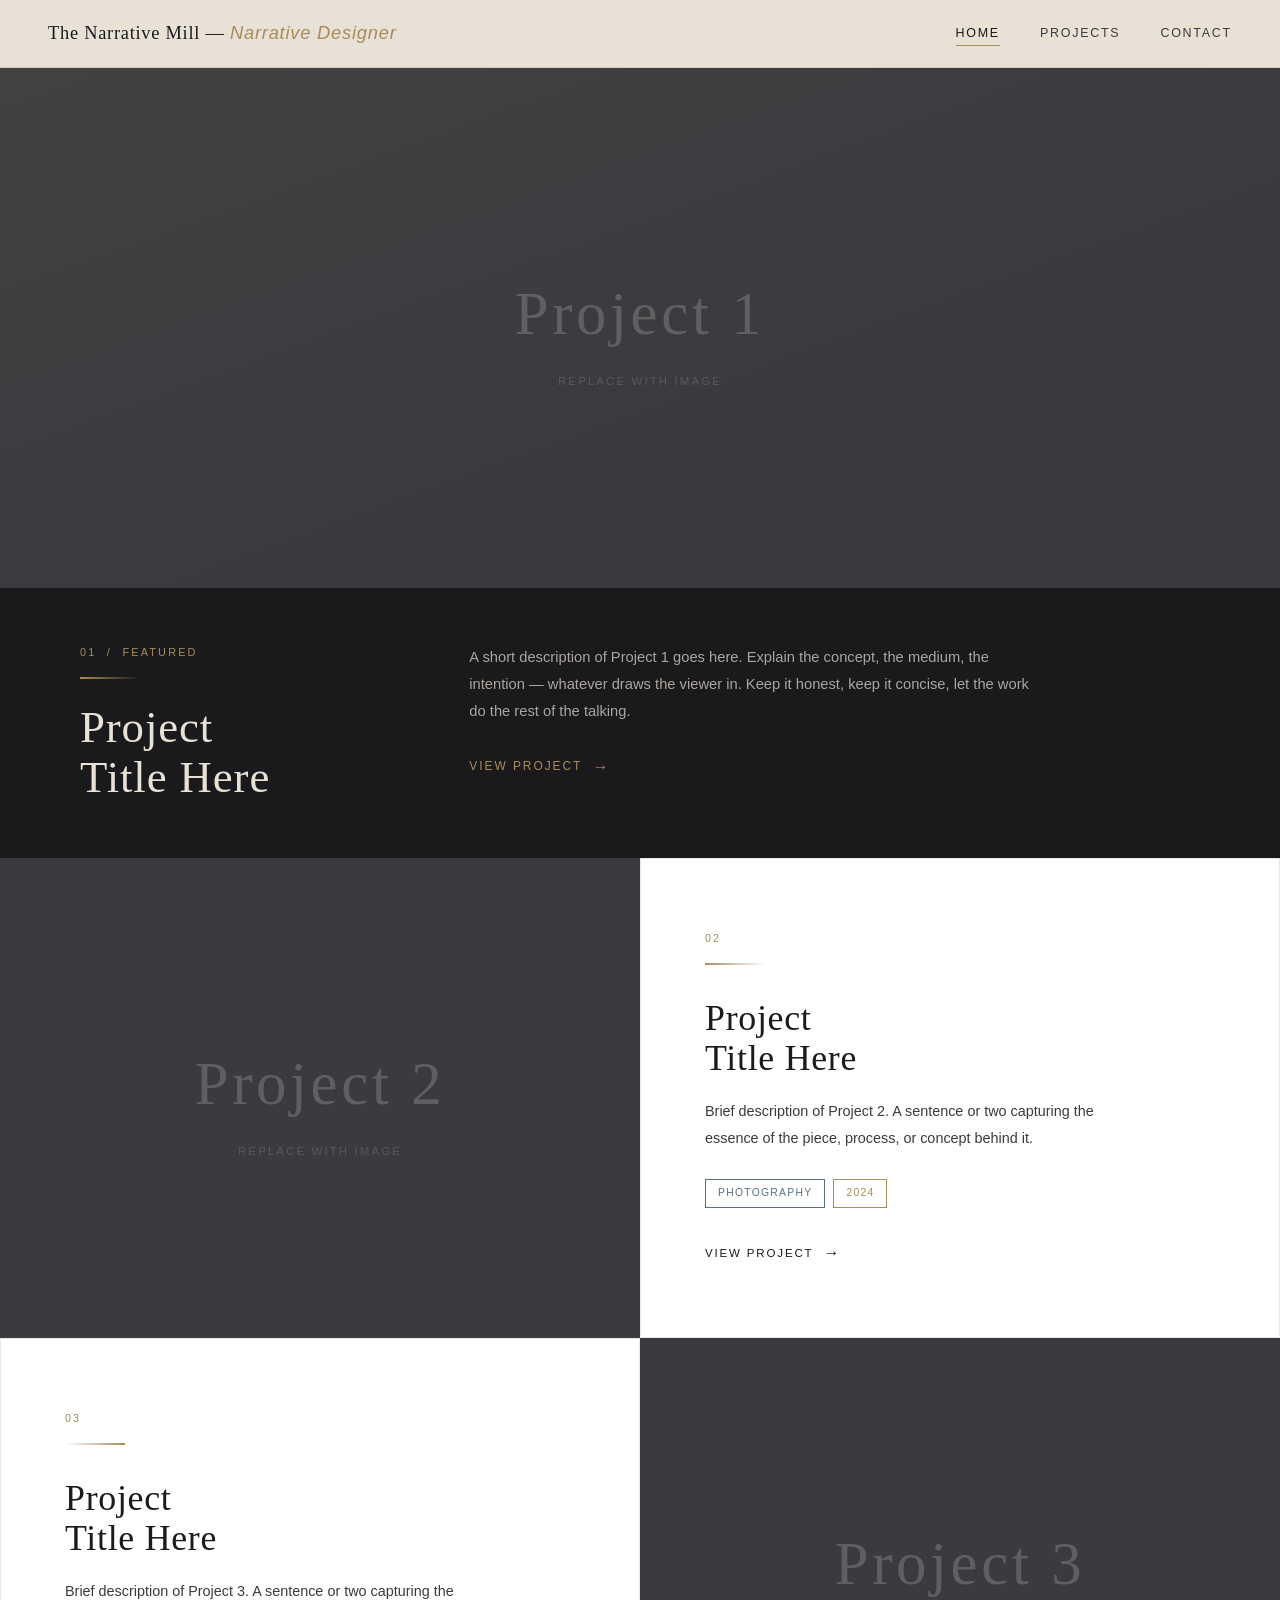
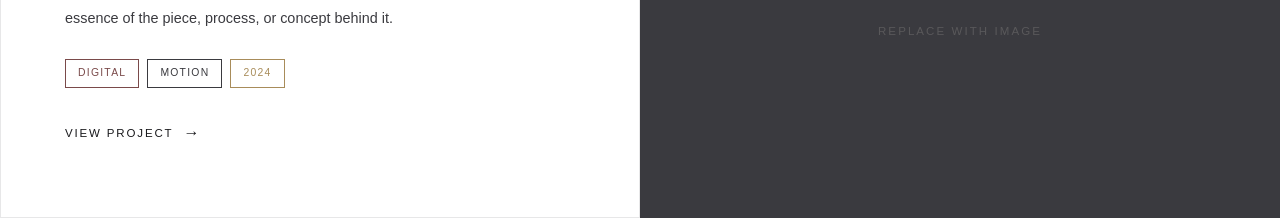
==== index.html @ bcc44410 "getting started" ====
<!DOCTYPE html>
<html lang="en">
<head>
  <meta charset="UTF-8" />
  <meta name="viewport" content="width=device-width, initial-scale=1.0" />
  <title>Artist Name – Job Title</title>
  <link rel="stylesheet" href="CSS/style.css" />
</head>
<body>

  <!-- ─── Navigation ──────────────────────────────── -->
  <header>
    <div class="nav-brand">The Narrative Mill &mdash; <span>Narrative Designer</span></div>
    <nav>
      <a href="index.html" class="active">Home</a>
      <a href="projects.html">Projects</a>
      <a href="contact.html">Contact</a>
    </nav>
  </header>

  <!-- ─── Main Content ────────────────────────────── -->
  <main>

    <!-- ── Project 1 : Full-width ────────────────── -->
    <section id="project-1">

      <!-- Visual / image area -->
      <div class="p1-visual project-visual-wrap">
        <div class="project-visual-inner">
          <!--
            Replace the placeholder below with an <img> tag, e.g.:
            <img src="images/project1.jpg" alt="Project 1" />
          -->
          <div class="project-placeholder">
            <div class="ph-title">Project 1</div>
            <div class="ph-label">Replace with image</div>
          </div>
        </div>
      </div>

      <!-- Info panel -->
      <div class="p1-info">
        <div class="info-headline">
          <div class="project-num">01 &nbsp;/&nbsp; Featured</div>
          <div class="gold-rule"></div>
          <h2>Project<br>Title Here</h2>
        </div>
        <div class="info-body">
          <p>
            A short description of Project 1 goes here. Explain the concept, the medium,
            the intention — whatever draws the viewer in. Keep it honest, keep it concise,
            let the work do the rest of the talking.
          </p>
          <a href="projects.html#project-1" class="view-link">View project</a>
        </div>
      </div>

    </section>

    <!-- ── Project 2 : Image left, info right ─────── -->
    <section class="project-split">

      <!-- Visual -->
      <div class="p2-visual project-visual-wrap">
        <div class="project-visual-inner">
          <!--
            Replace with: <img src="images/project2.jpg" alt="Project 2" />
          -->
          <div class="project-placeholder">
            <div class="ph-title">Project 2</div>
            <div class="ph-label">Replace with image</div>
          </div>
        </div>
      </div>

      <!-- Info -->
      <div class="p2-info split-info">
        <div class="project-num">02</div>
        <div class="gold-rule"></div>
        <h2>Project<br>Title Here</h2>
        <p>
          Brief description of Project 2. A sentence or two capturing the essence
          of the piece, process, or concept behind it.
        </p>
        <div class="tag-row">
          <span class="tag tag-slate">Photography</span>
          <span class="tag tag-gold">2024</span>
        </div>
        <a href="projects.html#project-2" class="view-link">View project</a>
      </div>

    </section>

    <!-- ── Project 3 : Info left, image right ─────── -->
    <section class="project-split">

      <!-- Info (order: 1 in CSS) -->
      <div class="p3-info split-info">
        <div class="project-num">03</div>
        <div class="gold-rule-right"></div>
        <h2>Project<br>Title Here</h2>
        <p>
          Brief description of Project 3. A sentence or two capturing the essence
          of the piece, process, or concept behind it.
        </p>
        <div class="tag-row">
          <span class="tag tag-rust">Digital</span>
          <span class="tag tag-ink">Motion</span>
          <span class="tag tag-gold">2024</span>
        </div>
        <a href="projects.html#project-3" class="view-link">View project</a>
      </div>

      <!-- Visual (order: 2 in CSS) -->
      <div class="p3-visual project-visual-wrap">
        <div class="project-visual-inner">
          <!--
            Replace with: <img src="images/project3.jpg" alt="Project 3" />
          -->
          <div class="project-placeholder">
            <div class="ph-title">Project 3</div>
            <div class="ph-label">Replace with image</div>
          </div>
        </div>
      </div>

    </section>

  </main>

</body>
</html>
---- CSS/style.css ----
/* ─── Local Fonts ────────────────────────────────── */
@font-face {
  font-family: 'Killam';
  src: url('fonts/Killam-Bold.ttf') format('truetype');
  font-weight: bold;
  font-style: normal;
}

@font-face {
  font-family: 'Tess';
  src: url('fonts/Tess.otf') format('opentype');
  font-weight: normal;
  font-style: normal;
}

@font-face {
  font-family: 'Tess';
  src: url('fonts/Tess-Demi.otf') format('opentype');
  font-weight: 600;
  font-style: normal;
}

@font-face {
  font-family: 'Tess';
  src: url('fonts/Tess-Italic.otf') format('opentype');
  font-weight: normal;
  font-style: italic;
}

@font-face {
  font-family: 'Tess-Rounded';
  src: url('fonts/Tess-Rounded.otf') format('opentype');
  font-weight: normal;
  font-style: normal;
}

/* ─── CSS Variables ──────────────────────────────── */
:root {
  --ink:        #1A1A1D;
  --cream:      #E8E1D6;
  --gold:       #A88C5A;
  --muted:      #3A3A3F;
  --slate:      #5C6F7A;
  --rust:       #7A4A4A;

  --nav-h:      68px;
  --font-display: 'Killam', serif;
  --font-body:    'Tess', sans-serif;
  --font-rounded: 'Tess-Rounded', sans-serif;
}

/* ─── Reset ──────────────────────────────────────── */
*, *::before, *::after { box-sizing: border-box; margin: 0; padding: 0; }
html { scroll-behavior: smooth; }
body {
  background: var(--cream);
  color: var(--ink);
  font-family: var(--font-body);
  font-weight: 300;
  line-height: 1.6;
  -webkit-font-smoothing: antialiased;
}
a { text-decoration: none; color: inherit; }
img { display: block; width: 100%; height: 100%; object-fit: cover; }

/* ─── Navigation ─────────────────────────────────── */
header {
  position: sticky;
  top: 0;
  z-index: 100;
  height: var(--nav-h);
  background: var(--cream);
  border-bottom: 1px solid rgba(26,26,29,.12);
  display: flex;
  align-items: center;
  justify-content: space-between;
  padding: 0 48px;
}

.nav-brand {
  font-family: var(--font-display);
  font-size: 1.15rem;
  font-weight: 400;
  letter-spacing: .04em;
  color: var(--ink);
}
.nav-brand span {
  color: var(--gold);
  font-style: italic;
  font-family: var(--font-body);
}

nav {
  display: flex;
  gap: 40px;
  align-items: center;
}
nav a {
  font-family: var(--font-body);
  font-size: .78rem;
  font-weight: 500;
  letter-spacing: .14em;
  text-transform: uppercase;
  color: var(--muted);
  position: relative;
  transition: color .25s;
}
nav a::after {
  content: '';
  position: absolute;
  bottom: -3px;
  left: 0;
  width: 0;
  height: 1px;
  background: var(--gold);
  transition: width .3s ease;
}
nav a:hover { color: var(--ink); }
nav a:hover::after { width: 100%; }
nav a.active { color: var(--ink); }
nav a.active::after { width: 100%; }

/* ─── Section Label ──────────────────────────────── */
.section-eyebrow {
  font-family: var(--font-body);
  font-size: .68rem;
  font-weight: 500;
  letter-spacing: .2em;
  text-transform: uppercase;
  color: var(--gold);
}

/* ─── Project 1 — Full-width stacked ────────────── */
#project-1 {
  display: grid;
  grid-template-rows: 520px auto;
}

.p1-visual {
  background: var(--muted);
  position: relative;
  overflow: hidden;
  display: flex;
  align-items: center;
  justify-content: center;
}
.p1-visual::before {
  content: '';
  position: absolute;
  inset: 0;
  background: linear-gradient(160deg, rgba(168,140,90,.08) 0%, transparent 60%);
  pointer-events: none;
}

.project-placeholder {
  display: flex;
  flex-direction: column;
  align-items: center;
  justify-content: center;
  gap: 10px;
  color: rgba(232,225,214,.18);
  pointer-events: none;
  user-select: none;
}
.project-placeholder .ph-title {
  font-family: var(--font-display);
  font-size: clamp(2rem, 5vw, 3.8rem);
  font-weight: 300;
  letter-spacing: .06em;
  color: rgba(232,225,214,.22);
}
.project-placeholder .ph-label {
  font-size: .72rem;
  letter-spacing: .18em;
  text-transform: uppercase;
}

/* hover lift on project visuals */
.project-visual-wrap {
  overflow: hidden;
}
.project-visual-wrap img,
.project-visual-inner {
  transition: transform .55s ease;
}
.project-visual-wrap:hover .project-visual-inner {
  transform: scale(1.03);
}

.p1-info {
  background: var(--ink);
  color: var(--cream);
  padding: 56px 80px;
  display: grid;
  grid-template-columns: 1fr 1fr 1fr;
  gap: 48px;
  align-items: start;
}
.p1-info .info-headline {
  grid-column: 1 / 2;
}
.p1-info .info-body {
  grid-column: 2 / 4;
}

.info-headline h2 {
  font-family: var(--font-display);
  font-size: clamp(2rem, 3.5vw, 3rem);
  font-weight: 300;
  line-height: 1.1;
  letter-spacing: .02em;
  color: var(--cream);
  margin-top: 12px;
}
.info-headline .project-num {
  font-size: .68rem;
  letter-spacing: .2em;
  text-transform: uppercase;
  color: var(--gold);
  font-family: var(--font-body);
  font-weight: 500;
}

.info-body p {
  font-size: .92rem;
  line-height: 1.85;
  color: rgba(232,225,214,.7);
  max-width: 560px;
}
.info-body .view-link {
  display: inline-flex;
  align-items: center;
  gap: 10px;
  margin-top: 28px;
  font-size: .75rem;
  font-weight: 500;
  letter-spacing: .16em;
  text-transform: uppercase;
  color: var(--gold);
  transition: gap .25s;
}
.info-body .view-link::after {
  content: '→';
  font-size: 1rem;
  transition: transform .25s;
}
.info-body .view-link:hover { gap: 16px; }
.info-body .view-link:hover::after { transform: translateX(4px); }

/* ─── Projects 2 & 3 — Split 50/50 ──────────────── */
.project-split {
  display: grid;
  grid-template-columns: 1fr 1fr;
  min-height: 480px;
}

/* Project 2: image left, info right */
.p2-visual {
  background: var(--muted);
  min-height: 480px;
  position: relative;
  overflow: hidden;
}
.p2-visual .project-visual-inner {
  width: 100%;
  height: 100%;
  min-height: 480px;
  background: var(--muted);
  display: flex;
  align-items: center;
  justify-content: center;
}

.p2-info {
  background: #fff;
  border: 1px solid rgba(26,26,29,.1);
  padding: 56px 64px;
  display: flex;
  flex-direction: column;
  justify-content: center;
}

/* Project 3: info left, image right */
.p3-info {
  background: #fff;
  border: 1px solid rgba(26,26,29,.1);
  padding: 56px 64px;
  display: flex;
  flex-direction: column;
  justify-content: center;
  order: 1;
}
.p3-visual {
  background: var(--muted);
  min-height: 480px;
  position: relative;
  overflow: hidden;
  order: 2;
}
.p3-visual .project-visual-inner {
  width: 100%;
  height: 100%;
  min-height: 480px;
  background: var(--muted);
  display: flex;
  align-items: center;
  justify-content: center;
}

/* shared split-panel info styles */
.split-info h2 {
  font-family: var(--font-display);
  font-size: clamp(1.8rem, 2.8vw, 2.6rem);
  font-weight: 300;
  line-height: 1.1;
  letter-spacing: .02em;
  color: var(--ink);
  margin-top: 10px;
  margin-bottom: 20px;
}
.split-info p {
  font-size: .9rem;
  line-height: 1.85;
  color: var(--muted);
  max-width: 400px;
}
.split-info .project-num {
  font-size: .66rem;
  letter-spacing: .2em;
  text-transform: uppercase;
  color: var(--gold);
  font-family: var(--font-body);
  font-weight: 500;
}
.split-info .tag-row {
  display: flex;
  flex-wrap: wrap;
  gap: 8px;
  margin-top: 28px;
}
.tag {
  font-family: var(--font-rounded);
  font-size: .65rem;
  font-weight: normal;
  letter-spacing: .12em;
  text-transform: uppercase;
  padding: 5px 12px;
  border: 1px solid;
}
.tag-slate  { border-color: var(--slate);  color: var(--slate); }
.tag-rust   { border-color: var(--rust);   color: var(--rust);  }
.tag-gold   { border-color: var(--gold);   color: var(--gold);  }
.tag-ink    { border-color: var(--muted);  color: var(--muted); }

.split-info .view-link {
  display: inline-flex;
  align-items: center;
  gap: 10px;
  margin-top: 32px;
  font-size: .72rem;
  font-weight: 500;
  letter-spacing: .16em;
  text-transform: uppercase;
  color: var(--ink);
  transition: gap .25s;
}
.split-info .view-link::after {
  content: '→';
  font-size: 1rem;
  transition: transform .25s;
}
.split-info .view-link:hover { gap: 16px; }
.split-info .view-link:hover::after { transform: translateX(4px); }

/* Hover scale for split visuals */
.p2-visual:hover .project-visual-inner,
.p3-visual:hover .project-visual-inner {
  transform: scale(1.03);
}
.p2-visual .project-visual-inner,
.p3-visual .project-visual-inner {
  transition: transform .55s ease;
}

/* ─── Decorative divider ─────────────────────────── */
.gold-rule {
  height: 2px;
  background: linear-gradient(90deg, var(--gold) 0%, transparent 100%);
  width: 60px;
  margin: 16px 0 24px;
}
.gold-rule-right {
  height: 2px;
  background: linear-gradient(90deg, transparent 0%, var(--gold) 100%);
  width: 60px;
  margin: 16px 0 24px;
  align-self: flex-start;
}

/* ─── Page-load fade ─────────────────────────────── */
@keyframes fadeUp {
  from { opacity: 0; transform: translateY(20px); }
  to   { opacity: 1; transform: translateY(0); }
}
.p1-visual       { animation: fadeUp .7s ease both; }
.p1-info         { animation: fadeUp .7s .15s ease both; }
.project-split   { animation: fadeUp .7s .25s ease both; }
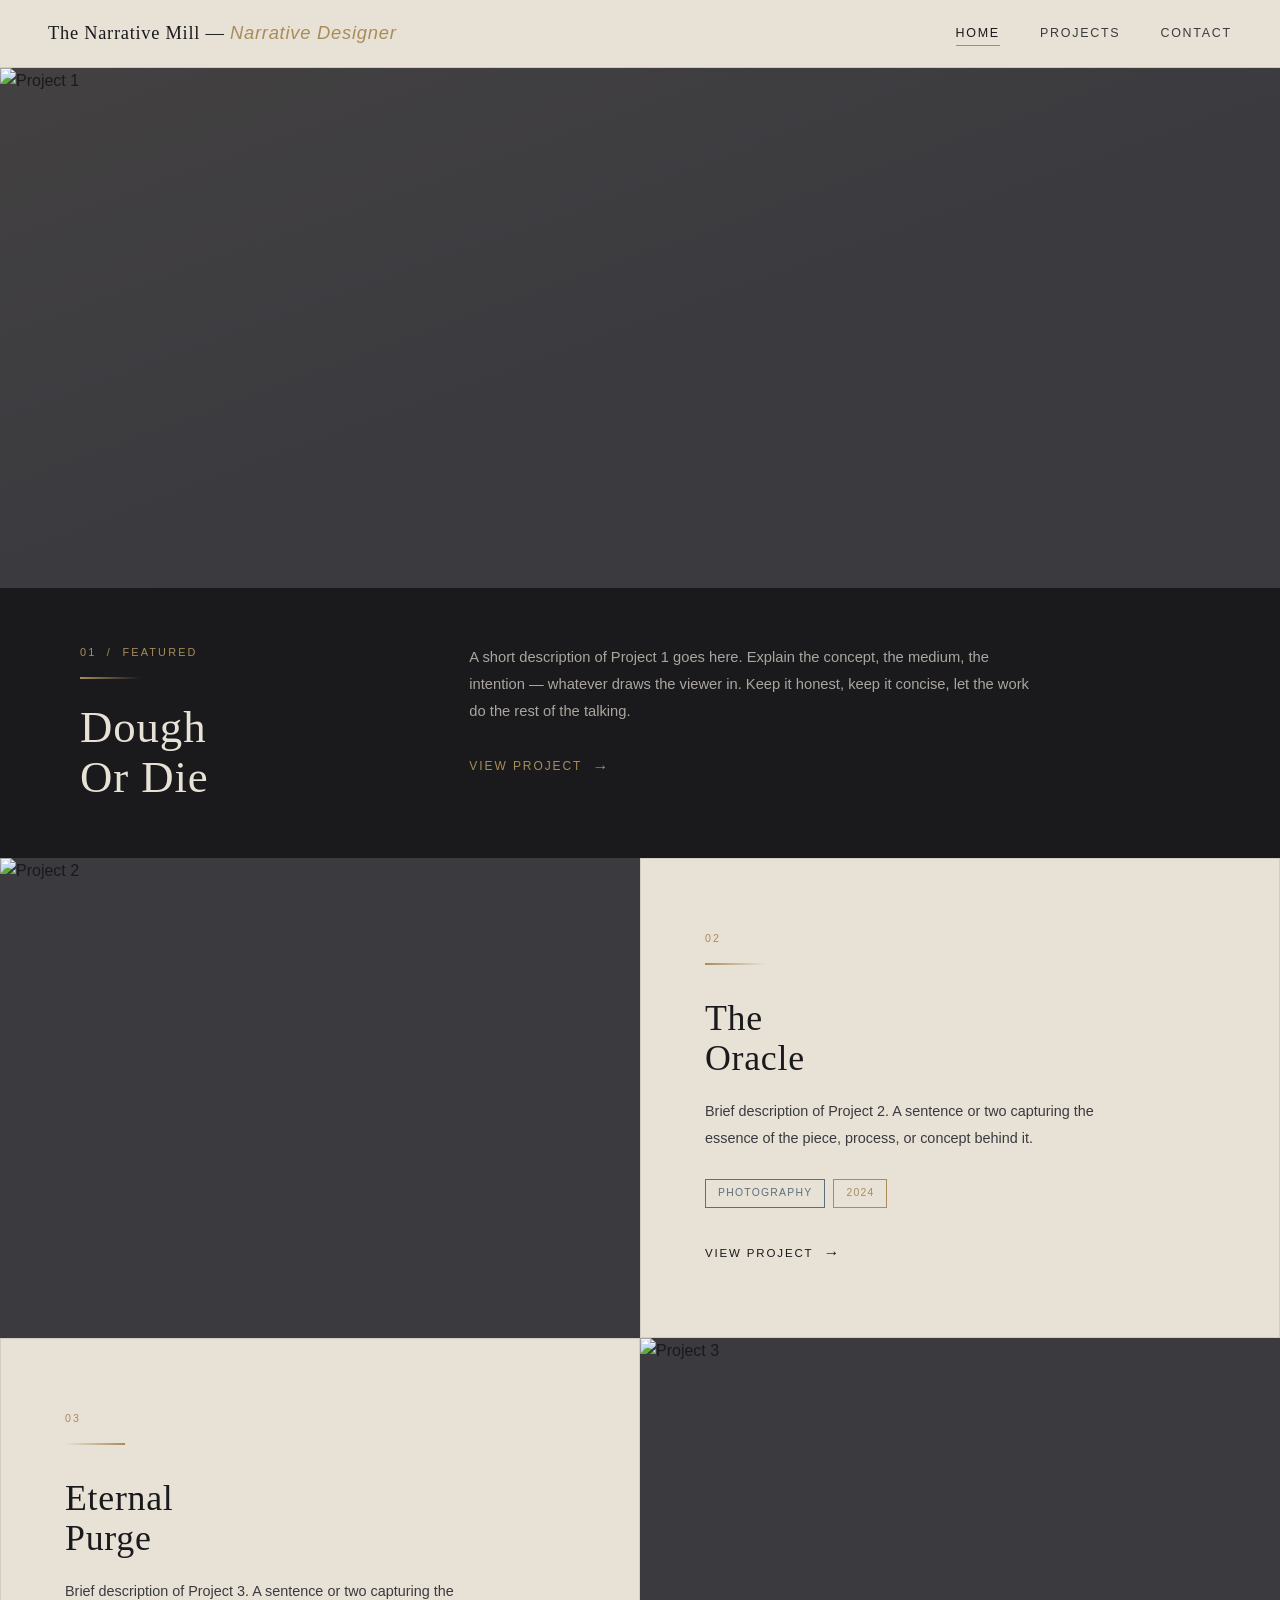
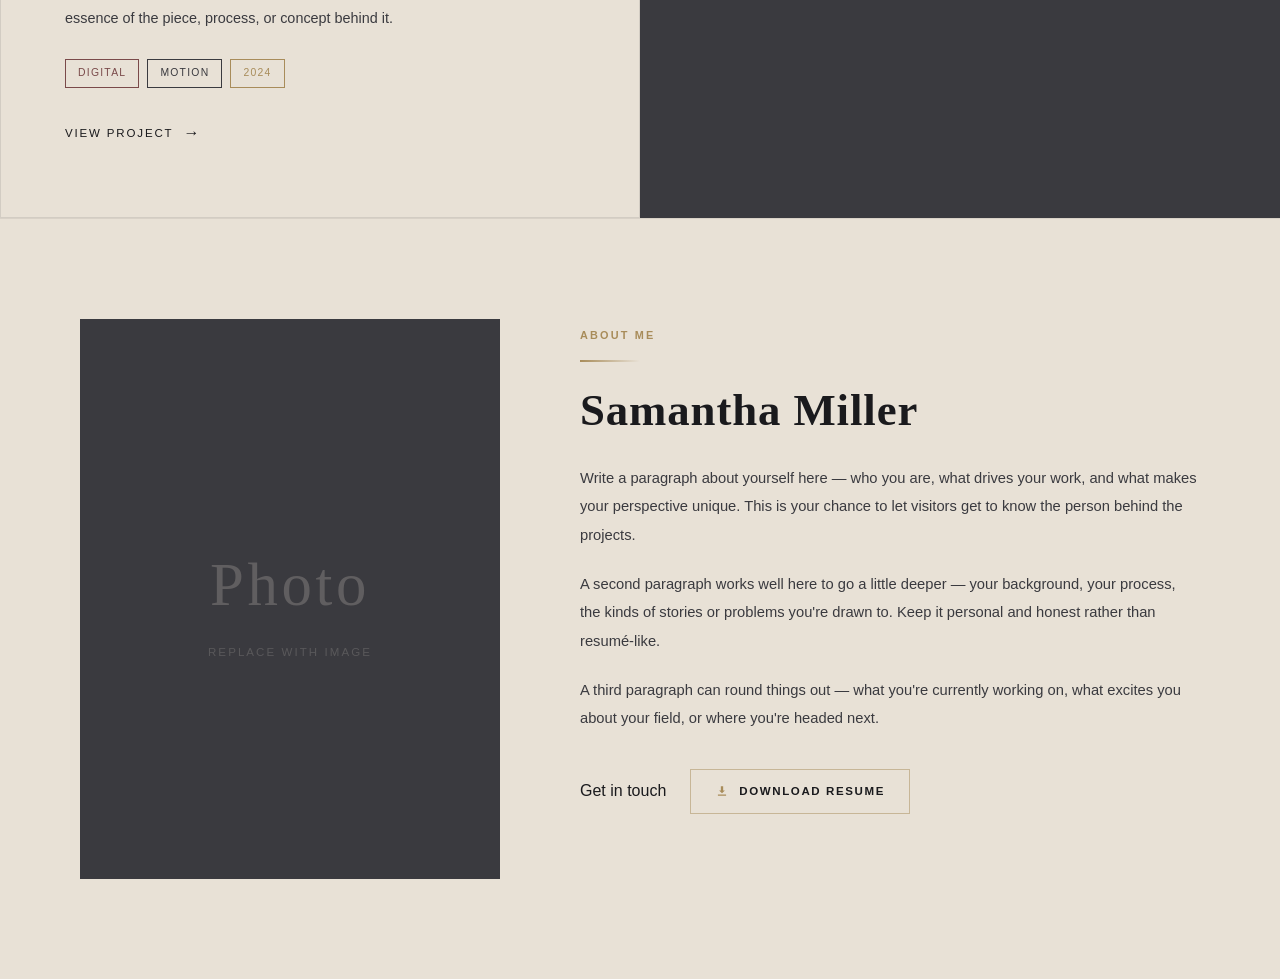
==== commit c23483d6: "updates :)" ====
--- a/index.html
+++ b/index.html
@@ -3,7 +3,7 @@
 <head>
   <meta charset="UTF-8" />
   <meta name="viewport" content="width=device-width, initial-scale=1.0" />
-  <title>Artist Name – Job Title</title>
+  <title>Narrative Mill – Portfolio</title>
   <link rel="stylesheet" href="CSS/style.css" />
 </head>
 <body>
@@ -25,25 +25,18 @@
     <section id="project-1">
 
       <!-- Visual / image area -->
-      <div class="p1-visual project-visual-wrap">
+      <a href="project-dough-or-die.html" class="p1-visual project-visual-wrap">
         <div class="project-visual-inner">
-          <!--
-            Replace the placeholder below with an <img> tag, e.g.:
-            <img src="images/project1.jpg" alt="Project 1" />
-          -->
-          <div class="project-placeholder">
-            <div class="ph-title">Project 1</div>
-            <div class="ph-label">Replace with image</div>
-          </div>
-        </div>
-      </div>
+          <img src="images/project1Header.png" alt="Project 1" />
+        </div>
+      </a>
 
       <!-- Info panel -->
       <div class="p1-info">
         <div class="info-headline">
           <div class="project-num">01 &nbsp;/&nbsp; Featured</div>
           <div class="gold-rule"></div>
-          <h2>Project<br>Title Here</h2>
+          <h2>Dough<br>Or Die</h2>
         </div>
         <div class="info-body">
           <p>
@@ -51,7 +44,7 @@
             the intention — whatever draws the viewer in. Keep it honest, keep it concise,
             let the work do the rest of the talking.
           </p>
-          <a href="projects.html#project-1" class="view-link">View project</a>
+          <a href="project-dough-or-die.html" class="view-link">View project</a>
         </div>
       </div>
 
@@ -61,23 +54,17 @@
     <section class="project-split">
 
       <!-- Visual -->
-      <div class="p2-visual project-visual-wrap">
+      <a href="project-the-oracle.html" class="p2-visual project-visual-wrap">
         <div class="project-visual-inner">
-          <!--
-            Replace with: <img src="images/project2.jpg" alt="Project 2" />
-          -->
-          <div class="project-placeholder">
-            <div class="ph-title">Project 2</div>
-            <div class="ph-label">Replace with image</div>
-          </div>
-        </div>
-      </div>
+          <img src="images/project2Header.jpg" alt="Project 2" />
+        </div>
+      </a>
 
       <!-- Info -->
       <div class="p2-info split-info">
         <div class="project-num">02</div>
         <div class="gold-rule"></div>
-        <h2>Project<br>Title Here</h2>
+        <h2>The<br>Oracle</h2>
         <p>
           Brief description of Project 2. A sentence or two capturing the essence
           of the piece, process, or concept behind it.
@@ -86,7 +73,7 @@
           <span class="tag tag-slate">Photography</span>
           <span class="tag tag-gold">2024</span>
         </div>
-        <a href="projects.html#project-2" class="view-link">View project</a>
+        <a href="project-the-oracle.html" class="view-link">View project</a>
       </div>
 
     </section>
@@ -98,7 +85,7 @@
       <div class="p3-info split-info">
         <div class="project-num">03</div>
         <div class="gold-rule-right"></div>
-        <h2>Project<br>Title Here</h2>
+        <h2>Eternal<br>Purge</h2>
         <p>
           Brief description of Project 3. A sentence or two capturing the essence
           of the piece, process, or concept behind it.
@@ -108,25 +95,235 @@
           <span class="tag tag-ink">Motion</span>
           <span class="tag tag-gold">2024</span>
         </div>
-        <a href="projects.html#project-3" class="view-link">View project</a>
+        <a href="project-eternal-purge.html" class="view-link">View project</a>
       </div>
 
       <!-- Visual (order: 2 in CSS) -->
-      <div class="p3-visual project-visual-wrap">
+      <a href="project-eternal-purge.html" class="p3-visual project-visual-wrap">
         <div class="project-visual-inner">
-          <!--
-            Replace with: <img src="images/project3.jpg" alt="Project 3" />
-          -->
-          <div class="project-placeholder">
-            <div class="ph-title">Project 3</div>
-            <div class="ph-label">Replace with image</div>
+          <img src="images/project3Header.jpg" alt="Project 3" />
+        </div>
+      </a>
+
+    </section>
+
+    <!-- ── About Me ───────────────────────────────────── -->
+    <section class="about-section">
+
+      <div class="about-inner">
+
+        <!-- Image -->
+        <div class="about-visual project-visual-wrap">
+          <div class="about-visual-inner">
+            <!--
+              Replace with: <img src="images/about-photo.jpg" alt="Samantha Miller" />
+            -->
+            <div class="project-placeholder">
+              <div class="ph-title">Photo</div>
+              <div class="ph-label">Replace with image</div>
+            </div>
           </div>
         </div>
+
+        <!-- Text -->
+        <div class="about-info">
+          <div class="about-eyebrow">About Me</div>
+          <div class="gold-rule"></div>
+          <h2 class="about-heading">Samantha Miller</h2>
+          <div class="about-body">
+            <p>
+              Write a paragraph about yourself here — who you are, what drives your work,
+              and what makes your perspective unique. This is your chance to let visitors
+              get to know the person behind the projects.
+            </p>
+            <p>
+              A second paragraph works well here to go a little deeper — your background,
+              your process, the kinds of stories or problems you're drawn to. Keep it
+              personal and honest rather than resumé-like.
+            </p>
+            <p>
+              A third paragraph can round things out — what you're currently working on,
+              what excites you about your field, or where you're headed next.
+            </p>
+            <div class="about-actions">
+              <a href="contact.html" class="view-link about-cta">Get in touch</a>
+              <a href="Files/samanthaMiller_resume.05.26.pdf" download class="about-resume-btn">
+                <svg viewBox="0 0 24 24" xmlns="http://www.w3.org/2000/svg">
+                  <path d="M12 16l-5-5h3V4h4v7h3l-5 5zm-7 4v-2h14v2H5z"/>
+                </svg>
+                Download Resume
+              </a>
+            </div>
+          </div>
+        </div>
+
       </div>
 
     </section>
 
   </main>
 
-</body>
+  <style>
+    /* ─── Clickable image panels ─────────────────────── */
+    a.p1-visual, a.p2-visual, a.p3-visual {
+      cursor: pointer;
+      display: block;
+      text-decoration: none;
+    }
+
+    /* ─── Fix image cropping on project visuals ──────── */
+    .p1-visual,
+    .p1-visual .project-visual-inner,
+    .p2-visual,
+    .p2-visual .project-visual-inner,
+    .p3-visual,
+    .p3-visual .project-visual-inner {
+      overflow: hidden;
+      position: relative;
+    }
+    .p1-visual .project-visual-inner,
+    .p2-visual .project-visual-inner,
+    .p3-visual .project-visual-inner {
+      width: 100%;
+      height: 100%;
+      min-height: 480px;
+    }
+    .p1-visual .project-visual-inner {
+      min-height: 520px;
+    }
+    .p1-visual img,
+    .p2-visual img,
+    .p3-visual img {
+      position: absolute;
+      inset: 0;
+      width: 100%;
+      height: 100%;
+      object-fit: cover;
+      object-position: center;
+      display: block;
+    }
+
+    /* ─── Tan background on split project info panels ── */
+    .p2-info,
+    .p3-info {
+      background: var(--cream) !important;
+    }
+
+    /* ─── About Section ──────────────────────────────── */
+    .about-section {
+      background: var(--cream);
+      padding: 100px 80px;
+      border-top: 1px solid rgba(26,26,29,.08);
+    }
+
+    .about-inner {
+      display: grid;
+      grid-template-columns: 420px 1fr;
+      gap: 80px;
+      align-items: start;
+      max-width: 1200px;
+      margin: 0 auto;
+    }
+
+    .about-visual {
+      position: relative;
+      overflow: hidden;
+      background: var(--muted);
+      height: 560px;
+      flex-shrink: 0;
+    }
+    .about-visual-inner {
+      width: 100%;
+      height: 100%;
+      background: var(--muted);
+      display: flex;
+      align-items: center;
+      justify-content: center;
+      transition: transform .55s ease;
+    }
+    .about-visual img {
+      width: 100%;
+      height: 100%;
+      object-fit: cover;
+      object-position: center;
+      display: block;
+    }
+    .about-visual:hover .about-visual-inner {
+      transform: scale(1.03);
+    }
+
+    .about-info {
+      padding-top: 8px;
+      display: flex;
+      flex-direction: column;
+    }
+
+    .about-eyebrow {
+      font-family: var(--font-body);
+      font-size: .68rem;
+      font-weight: 600;
+      letter-spacing: .2em;
+      text-transform: uppercase;
+      color: var(--gold);
+    }
+
+    .about-heading {
+      font-family: var(--font-display);
+      font-size: clamp(2rem, 3.5vw, 3.2rem);
+      font-weight: bold;
+      line-height: 1.1;
+      letter-spacing: .02em;
+      color: var(--ink);
+      margin-bottom: 28px;
+    }
+
+    .about-body p {
+      font-size: .92rem;
+      line-height: 1.95;
+      color: var(--muted);
+      margin-bottom: 20px;
+    }
+    .about-body p:last-of-type {
+      margin-bottom: 0;
+    }
+
+    .about-actions {
+      display: flex;
+      align-items: center;
+      gap: 24px;
+      margin-top: 36px;
+      flex-wrap: wrap;
+    }
+
+    .about-cta {
+      color: var(--ink);
+    }
+
+    .about-resume-btn {
+      display: inline-flex;
+      align-items: center;
+      gap: 10px;
+      padding: 12px 24px;
+      border: 1px solid rgba(168,140,90,.5);
+      color: var(--ink);
+      text-decoration: none;
+      font-family: var(--font-body);
+      font-size: .72rem;
+      font-weight: 600;
+      letter-spacing: .14em;
+      text-transform: uppercase;
+      transition: background .25s, border-color .25s, gap .25s;
+    }
+    .about-resume-btn:hover {
+      background: rgba(168,140,90,.08);
+      border-color: var(--gold);
+      gap: 14px;
+    }
+    .about-resume-btn svg {
+      width: 14px;
+      height: 14px;
+      fill: var(--gold);
+      flex-shrink: 0;
+    }
+  </style>
 </html>
--- a/CSS/style.css
+++ b/CSS/style.css
@@ -1,35 +1,35 @@
 /* ─── Local Fonts ────────────────────────────────── */
 @font-face {
   font-family: 'Killam';
-  src: url('fonts/Killam-Bold.ttf') format('truetype');
+  src: url('../fonts/Killam-Bold.ttf') format('truetype');
   font-weight: bold;
   font-style: normal;
 }
 
 @font-face {
   font-family: 'Tess';
-  src: url('fonts/Tess.otf') format('opentype');
+  src: url('../fonts/Tess.otf') format('opentype');
   font-weight: normal;
   font-style: normal;
 }
 
 @font-face {
   font-family: 'Tess';
-  src: url('fonts/Tess-Demi.otf') format('opentype');
+  src: url('../fonts/Tess-Demi.otf') format('opentype');
   font-weight: 600;
   font-style: normal;
 }
 
 @font-face {
   font-family: 'Tess';
-  src: url('fonts/Tess-Italic.otf') format('opentype');
+  src: url('../fonts/Tess-Italic.otf') format('opentype');
   font-weight: normal;
   font-style: italic;
 }
 
 @font-face {
   font-family: 'Tess-Rounded';
-  src: url('fonts/Tess-Rounded.otf') format('opentype');
+  src: url('../fonts/Tess-Rounded.otf') format('opentype');
   font-weight: normal;
   font-style: normal;
 }
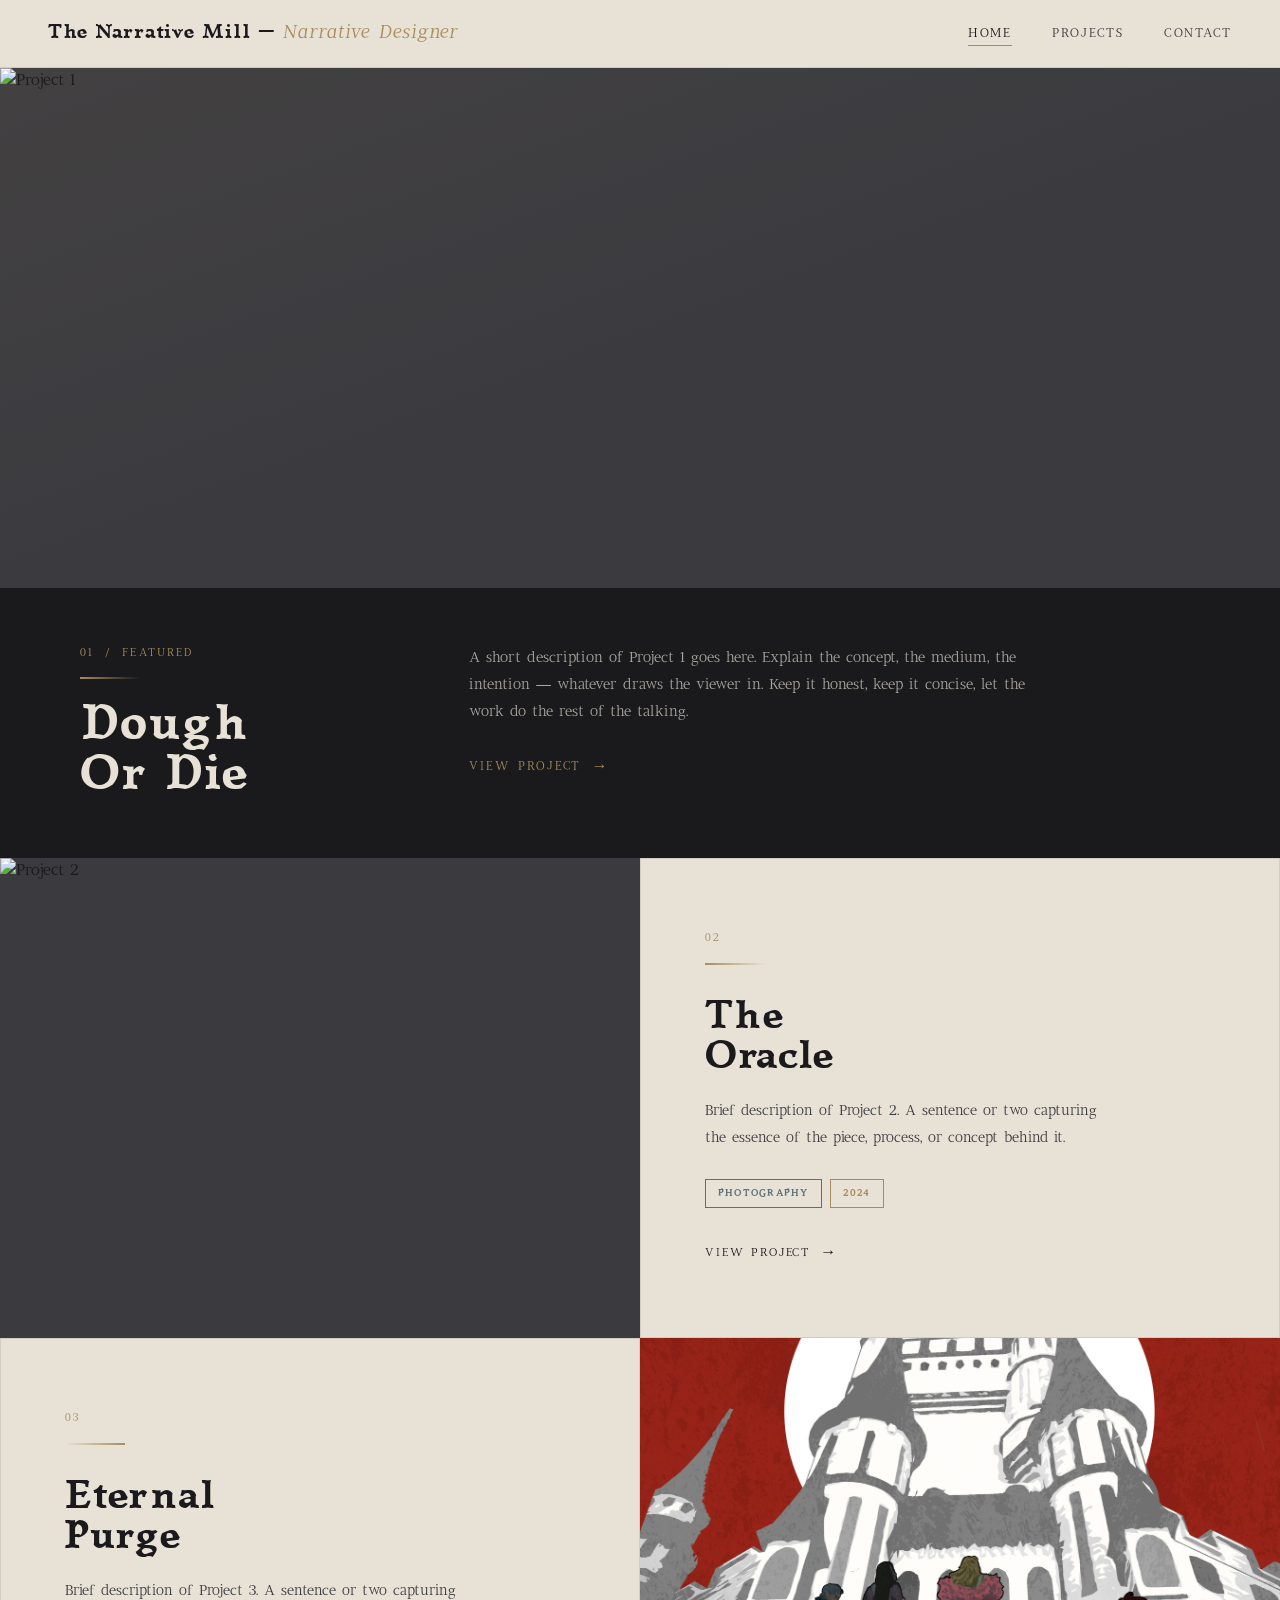
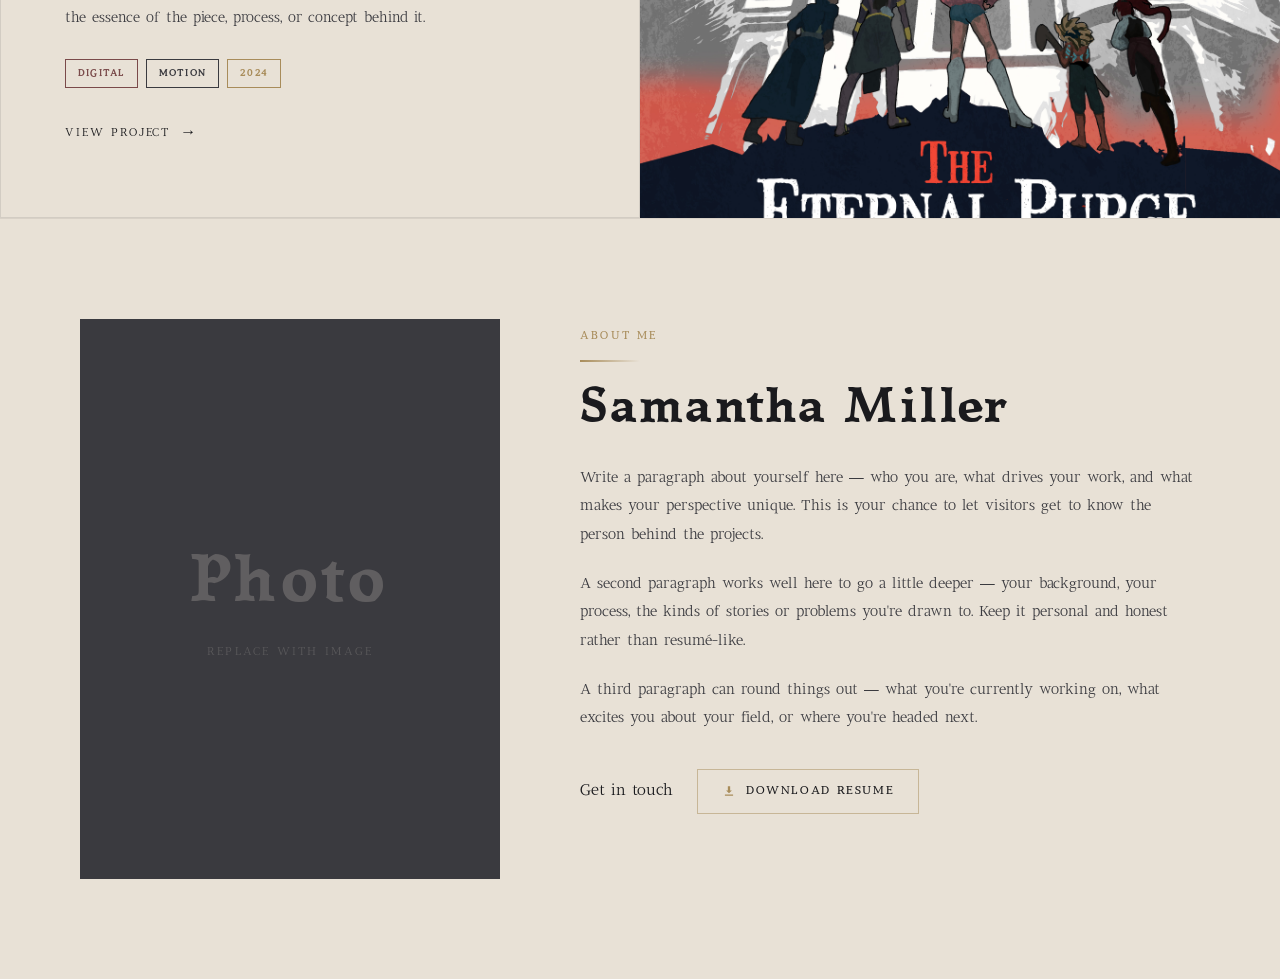
==== commit 24828b67: "adjustments" ====
--- a/index.html
+++ b/index.html
@@ -27,7 +27,7 @@
       <!-- Visual / image area -->
       <a href="project-dough-or-die.html" class="p1-visual project-visual-wrap">
         <div class="project-visual-inner">
-          <img src="images/project1Header.png" alt="Project 1" />
+          <img src="Images/project1Header.png" alt="Project 1" />
         </div>
       </a>
 
@@ -56,7 +56,7 @@
       <!-- Visual -->
       <a href="project-the-oracle.html" class="p2-visual project-visual-wrap">
         <div class="project-visual-inner">
-          <img src="images/project2Header.jpg" alt="Project 2" />
+          <img src="Images/project2Header.jpg" alt="Project 2" />
         </div>
       </a>
 
@@ -101,7 +101,7 @@
       <!-- Visual (order: 2 in CSS) -->
       <a href="project-eternal-purge.html" class="p3-visual project-visual-wrap">
         <div class="project-visual-inner">
-          <img src="images/project3Header.jpg" alt="Project 3" />
+          <img src="Images/project3Header.jpg" alt="Project 3" />
         </div>
       </a>
 
--- a/CSS/style.css
+++ b/CSS/style.css
@@ -1,35 +1,35 @@
 /* ─── Local Fonts ────────────────────────────────── */
 @font-face {
   font-family: 'Killam';
-  src: url('../fonts/Killam-Bold.ttf') format('truetype');
+  src: url('../Fonts/Killam-Bold.ttf') format('truetype');
   font-weight: bold;
   font-style: normal;
 }
 
 @font-face {
   font-family: 'Tess';
-  src: url('../fonts/Tess.otf') format('opentype');
+  src: url('../Fonts/Tess.otf') format('opentype');
   font-weight: normal;
   font-style: normal;
 }
 
 @font-face {
   font-family: 'Tess';
-  src: url('../fonts/Tess-Demi.otf') format('opentype');
+  src: url('../Fonts/Tess-Demi.otf') format('opentype');
   font-weight: 600;
   font-style: normal;
 }
 
 @font-face {
   font-family: 'Tess';
-  src: url('../fonts/Tess-Italic.otf') format('opentype');
+  src: url('../Fonts/Tess-Italic.otf') format('opentype');
   font-weight: normal;
   font-style: italic;
 }
 
 @font-face {
   font-family: 'Tess-Rounded';
-  src: url('../fonts/Tess-Rounded.otf') format('opentype');
+  src: url('../Fonts/Tess-Rounded.otf') format('opentype');
   font-weight: normal;
   font-style: normal;
 }
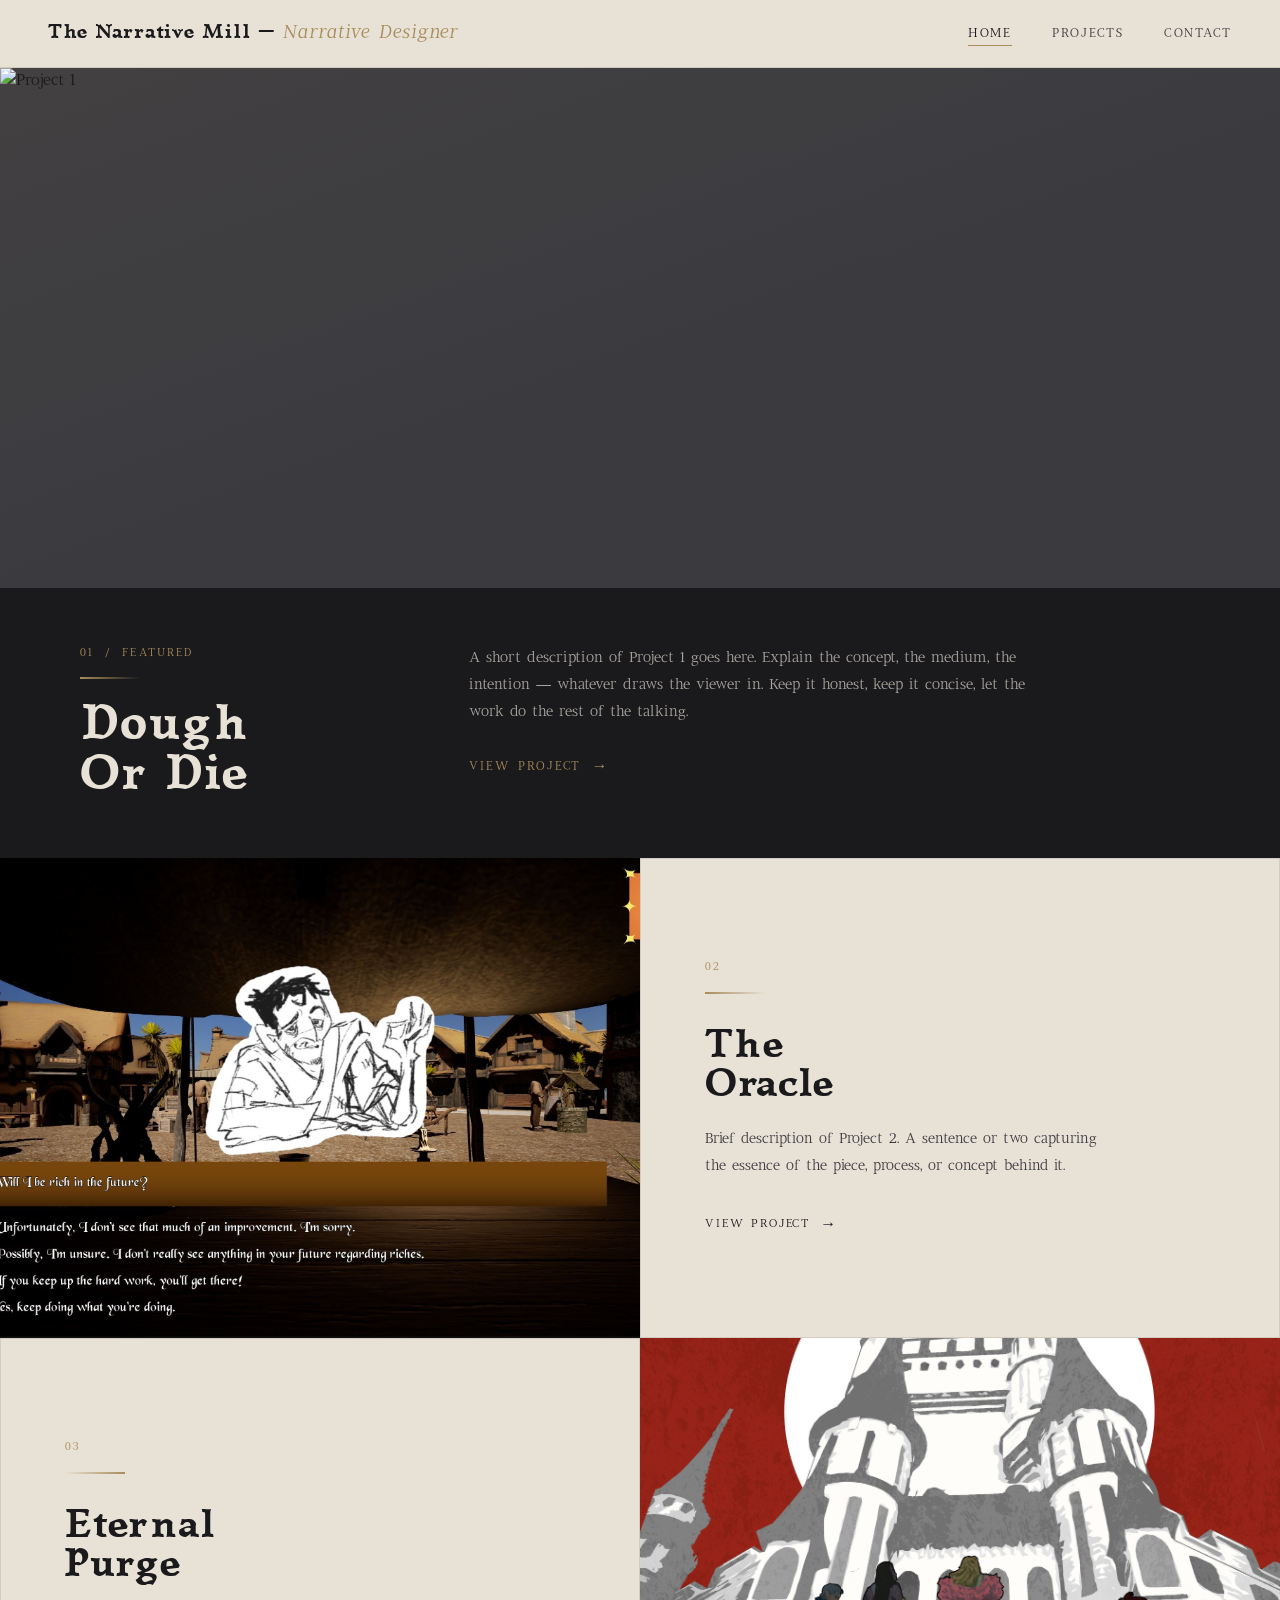
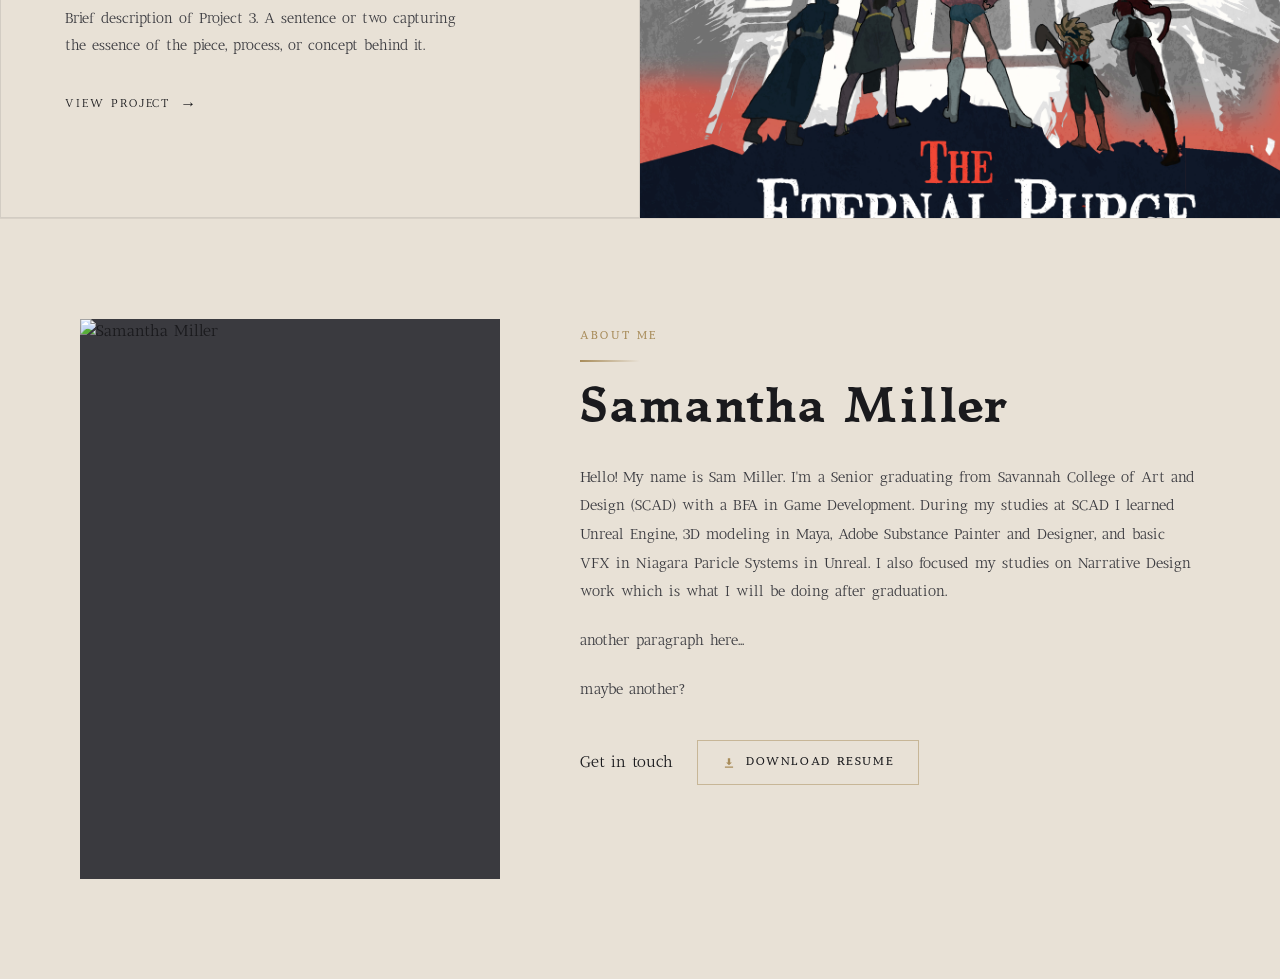
==== commit 7a1a2872: "another check" ====
--- a/index.html
+++ b/index.html
@@ -56,7 +56,7 @@
       <!-- Visual -->
       <a href="project-the-oracle.html" class="p2-visual project-visual-wrap">
         <div class="project-visual-inner">
-          <img src="Images/project2Header.jpg" alt="Project 2" />
+          <img src="Images/project2Header.JPG" alt="Project 2" />
         </div>
       </a>
 
@@ -69,10 +69,6 @@
           Brief description of Project 2. A sentence or two capturing the essence
           of the piece, process, or concept behind it.
         </p>
-        <div class="tag-row">
-          <span class="tag tag-slate">Photography</span>
-          <span class="tag tag-gold">2024</span>
-        </div>
         <a href="project-the-oracle.html" class="view-link">View project</a>
       </div>
 
@@ -90,11 +86,6 @@
           Brief description of Project 3. A sentence or two capturing the essence
           of the piece, process, or concept behind it.
         </p>
-        <div class="tag-row">
-          <span class="tag tag-rust">Digital</span>
-          <span class="tag tag-ink">Motion</span>
-          <span class="tag tag-gold">2024</span>
-        </div>
         <a href="project-eternal-purge.html" class="view-link">View project</a>
       </div>
 
@@ -118,10 +109,7 @@
             <!--
               Replace with: <img src="images/about-photo.jpg" alt="Samantha Miller" />
             -->
-            <div class="project-placeholder">
-              <div class="ph-title">Photo</div>
-              <div class="ph-label">Replace with image</div>
-            </div>
+              <img src="images/portrait.jpg" alt="Samantha Miller" />
           </div>
         </div>
 
@@ -132,18 +120,13 @@
           <h2 class="about-heading">Samantha Miller</h2>
           <div class="about-body">
             <p>
-              Write a paragraph about yourself here — who you are, what drives your work,
-              and what makes your perspective unique. This is your chance to let visitors
-              get to know the person behind the projects.
+              Hello! My name is Sam Miller. I'm a Senior graduating from Savannah College of Art and Design (SCAD) with a BFA in Game Development. During my studies at SCAD I learned Unreal Engine, 3D modeling in Maya, Adobe Substance Painter and Designer, and basic VFX in Niagara Paricle Systems in Unreal. I also focused my studies on Narrative Design work which is what I will be doing after graduation.
             </p>
             <p>
-              A second paragraph works well here to go a little deeper — your background,
-              your process, the kinds of stories or problems you're drawn to. Keep it
-              personal and honest rather than resumé-like.
+              another paragraph here...
             </p>
             <p>
-              A third paragraph can round things out — what you're currently working on,
-              what excites you about your field, or where you're headed next.
+              maybe another?
             </p>
             <div class="about-actions">
               <a href="contact.html" class="view-link about-cta">Get in touch</a>
